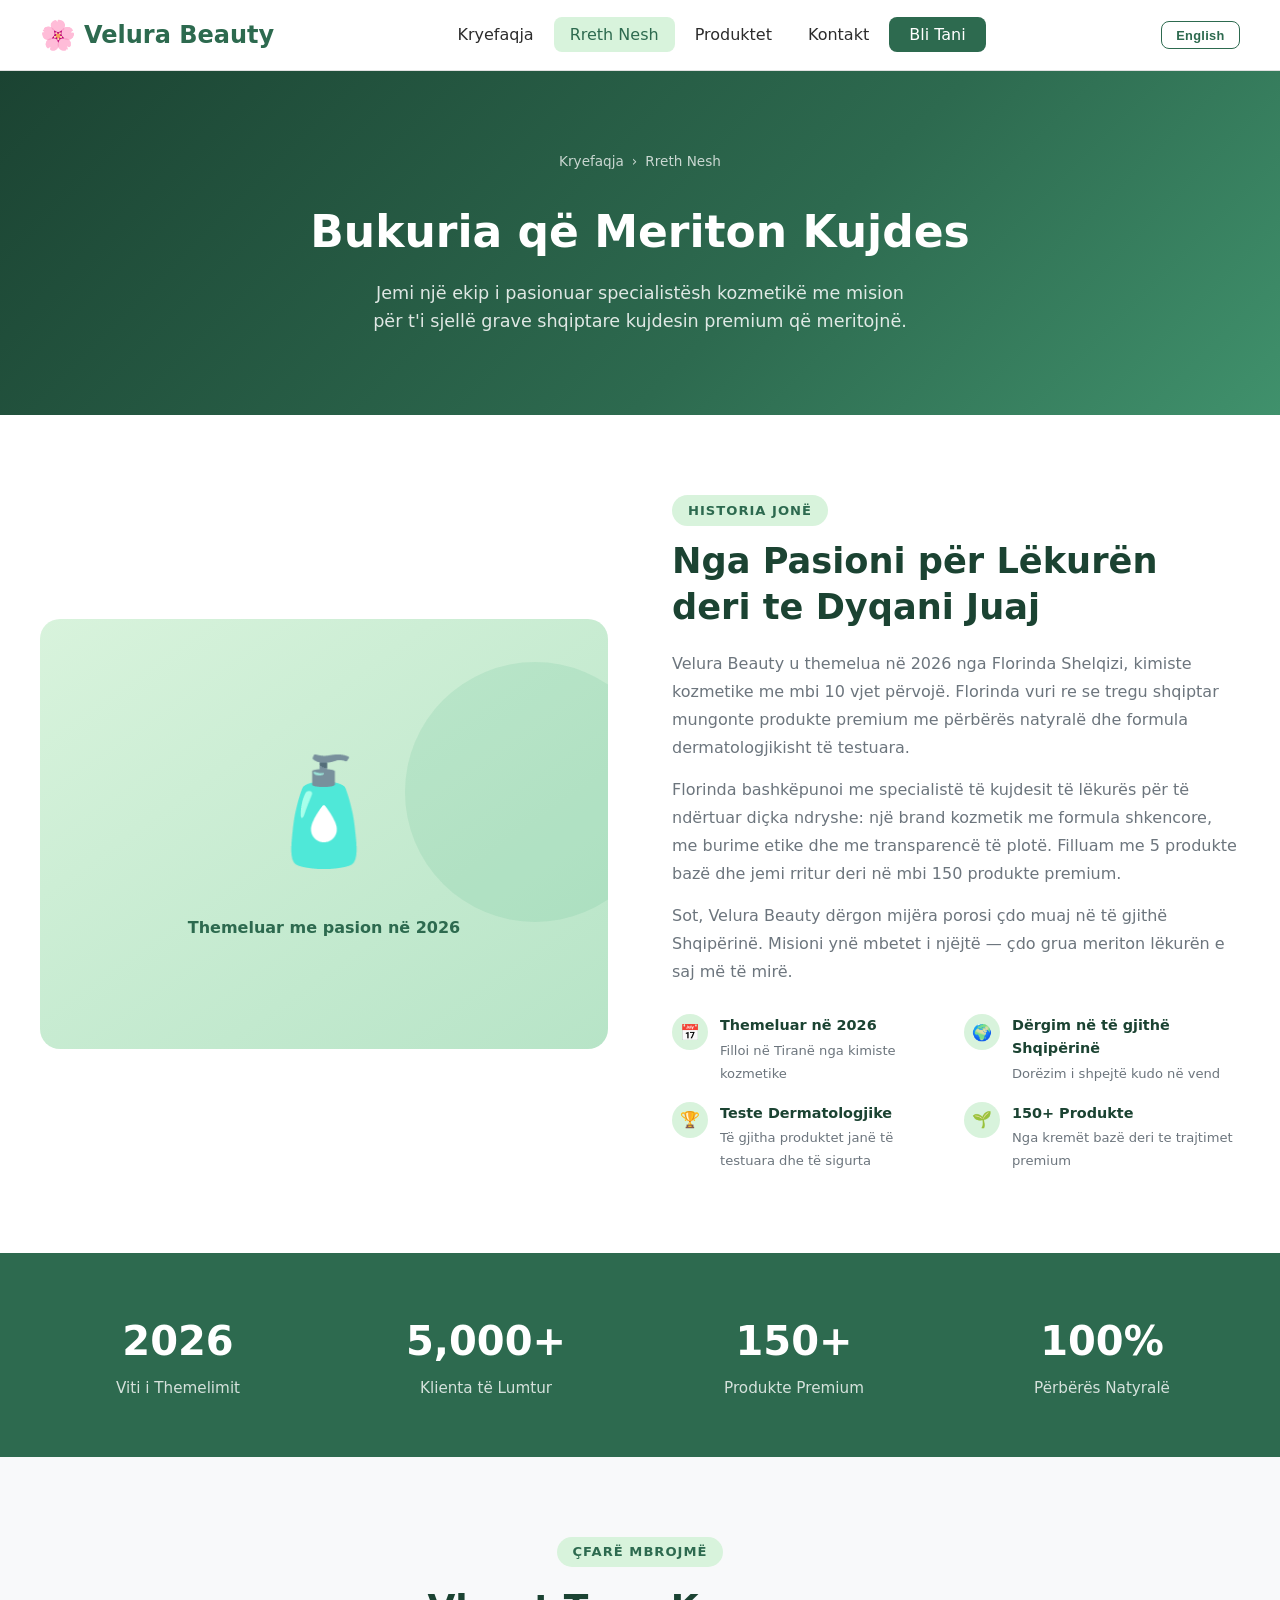
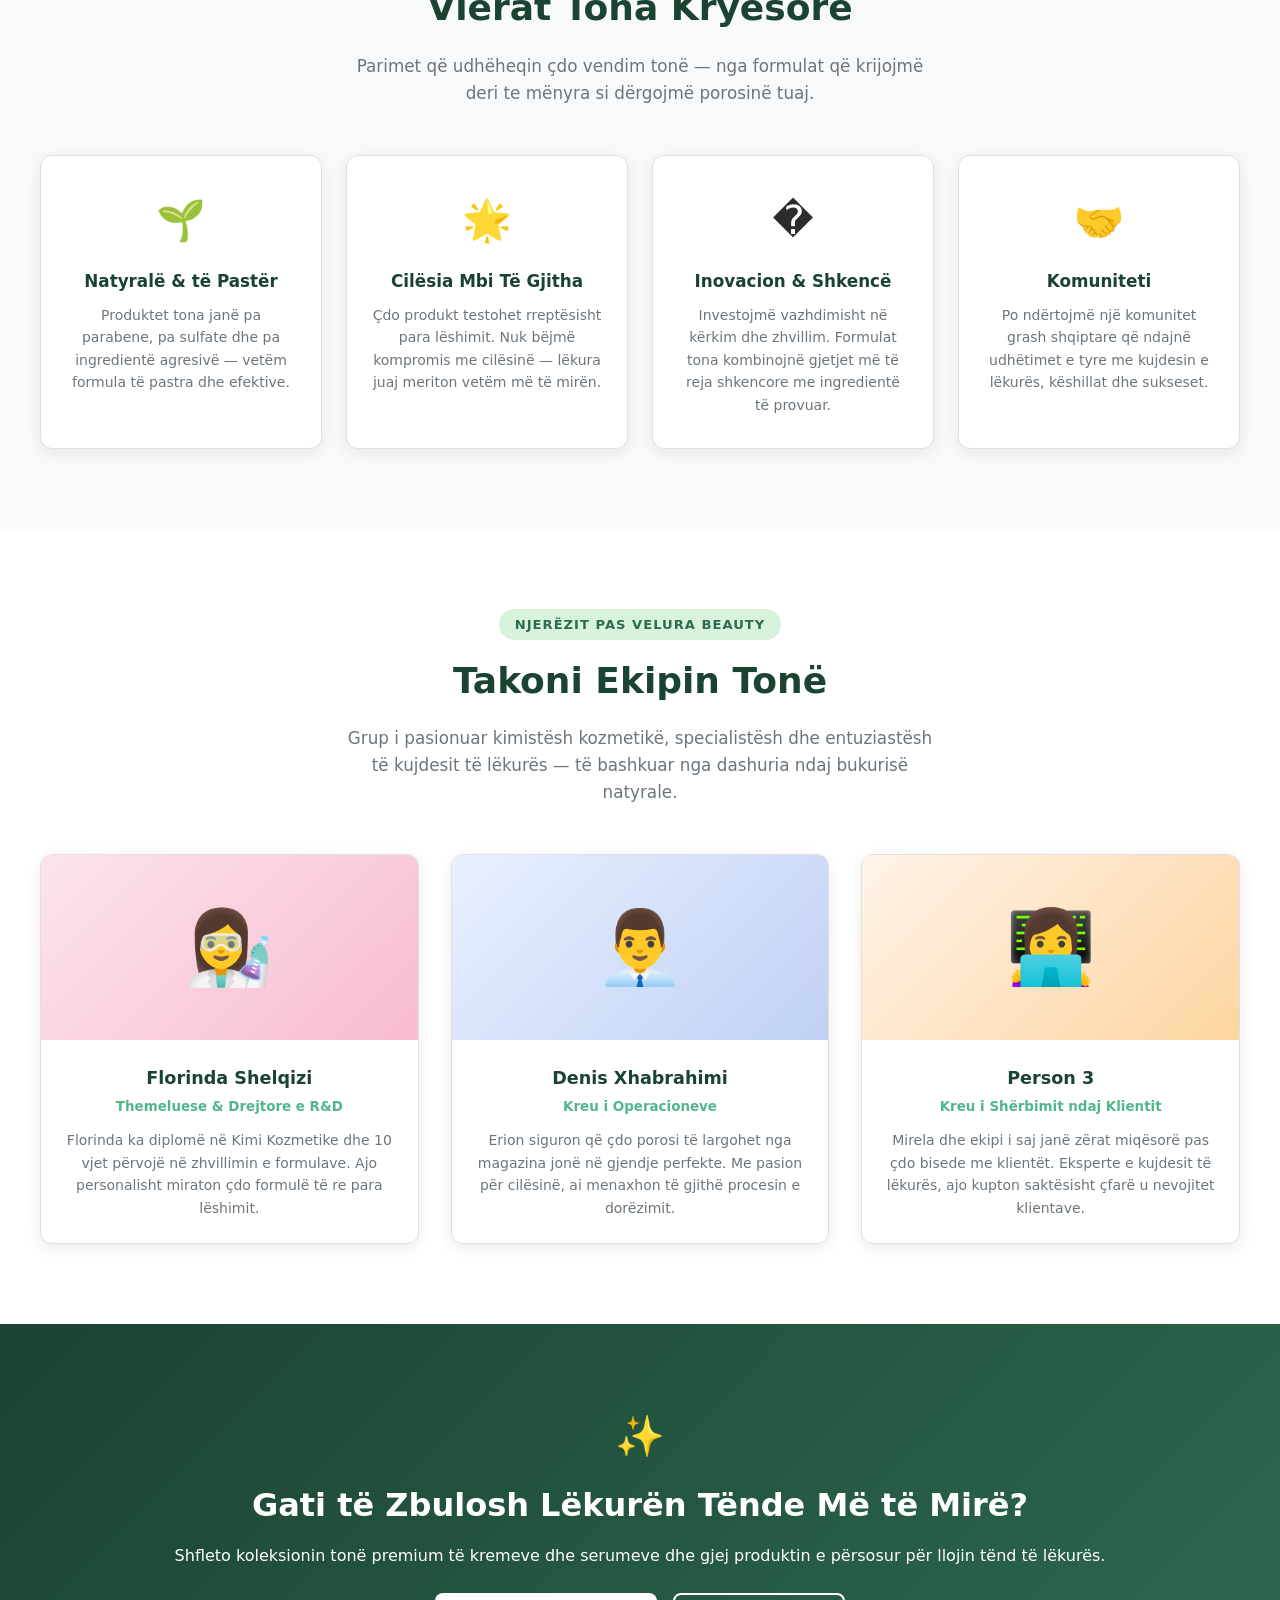
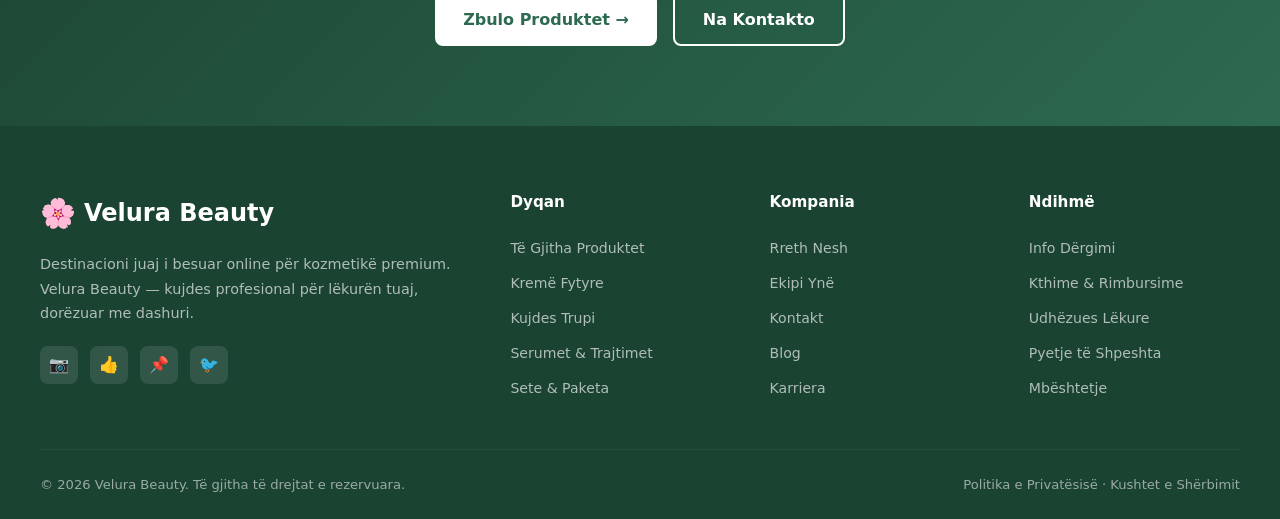
==== about.html @ 81c62d79 "Initial commit - Velura Beauty website" ====
﻿<!DOCTYPE html>
<html lang="sq">
<head>
  <meta charset="UTF-8" />
  <meta name="viewport" content="width=device-width, initial-scale=1.0" />
  <meta name="description" content="Rreth Velura Beauty – historia jonë, misioni ynë dhe ekipi i pasionuar i specialistëve kozmetikë." />
  <title>Rreth Nesh – Velura Beauty</title>
  <link rel="stylesheet" href="style.css" />
</head>
<body>

  <!-- ===================== NAVBAR ===================== -->
  <nav class="navbar">
    <div class="navbar-inner">
      <a href="index.html" class="logo">
        <span class="logo-icon">&#x1F338;</span> Velura Beauty
      </a>
      <ul class="nav-links" id="navLinks">
        <li><a href="index.html" data-i18n="nav.home">Home</a></li>
        <li><a href="about.html" class="active" data-i18n="nav.about">About</a></li>
        <li><a href="products.html" data-i18n="nav.products">Products</a></li>
        <li><a href="contact.html" data-i18n="nav.contact">Contact</a></li>
        <li><a href="products.html" class="nav-cta" data-i18n="nav.shop">Shop Now</a></li>
      </ul>
      <button id="langToggle" class="lang-toggle" onclick="toggleLanguage()">English</button>
      <div class="hamburger" id="hamburger" onclick="toggleNav()">
        <span></span><span></span><span></span>
      </div>
    </div>
  </nav>

  <!-- ===================== PAGE HERO ===================== -->
  <section class="page-hero">
    <div class="breadcrumb">
      <a href="index.html" data-i18n="breadcrumb.home">Home</a> <span>›</span> <span data-i18n="about.hero.bc">About Us</span>
    </div>
    <h1 data-i18n="about.hero.title">Bukuria e Thjeshteesuar</h1>
    <p data-i18n="about.hero.desc">Jemi nje ekip ekspertesh kozmetike me mision te sjellim kujdesin e merem per lekuren tuaj.</p>
  </section>

  <!-- ===================== OUR STORY ===================== -->
  <section class="section">
    <div class="container">
      <div class="about-story">
        <div class="about-visual">
          <div class="about-visual-emoji">🧴</div>
          <p data-i18n="about.visual.cap">Themeluar me pasion në 2026</p>
        </div>
        <div class="about-content">
          <div class="section-label" data-i18n="about.story.label">Our Story</div>
          <h2 data-i18n="about.story.title">Nga Pasioni per Bukuri</h2>
          <p data-i18n="about.story.p1">Velura Beauty u nis në 2026 kur themeluesja jonë, Florinda Shelqizi, vuri se sa e veshtirë ishte të gjeje produkte kozmetike cilësore online. Shumica e kremeve perbmbajne perberes të dyshimte me udhzime të paqarta. </p>
          <p data-i18n="about.story.p2">Florinda bashkoi mendjet me nje grup kimistesh kozmetike; dhe ekspertesh te; le;kures per te ndertuar dik&#231;ka me te mire: nje marke qe trajton &#231;do klient me kujdesin qe meriton. Nisme me 20 formula dhe jemi rritur ne me shume se 150 produkte premium.</p>
          <p data-i18n="about.story.p3">Sot, Velura Beauty dërgon mijera produkte çdo muaj në tërë Shqipërinë. Fokusi ynë ka mbetur i njejtit — duam që çdo klientë të ndëjhet e bukur dhe e sigurt në lekurën e vet.</p>
          <div class="about-highlights">
            <div class="highlight-item">
              <div class="highlight-icon">📅</div>
              <div>
                <h4 data-i18n="about.h1.title">Themeluar ne 2026</h4>
                <p data-i18n="about.h1.desc">Nisur nga Tirane, Shqiperi</p>
              </div>
            </div>
            <div class="highlight-item">
              <div class="highlight-icon">🌍</div>
              <div>
                <h4 data-i18n="about.h2.title">Transport ne Shqiperi</h4>
                <p data-i18n="about.h2.desc">Dergime te shpejta dhe te sigurta</p>
              </div>
            </div>
            <div class="highlight-item">
              <div class="highlight-icon">🏆</div>
              <div>
                <h4 data-i18n="about.h3.title">Award-Winning</h4>
                <p data-i18n="about.h3.desc">Marke Kozmetike e Vitit 2026</p>
              </div>
            </div>
            <div class="highlight-item">
              <div class="highlight-icon">🌱</div>
              <div>
                <h4 data-i18n="about.h4.title">150+ Produkte</h4>
                <p data-i18n="about.h4.desc">Nga krem fytyre deri tek setet e plote</p>
              </div>
            </div>
          </div>
        </div>
      </div>
    </div>
  </section>

  <!-- ===================== STATS ===================== -->
  <div class="stats-bar">
    <div class="stats-inner">
      <div class="stat-item">
        <span>2026</span>
        <p data-i18n="about.stats.p1">Viti i Themelimit</p>
      </div>
      <div class="stat-item">
        <span>5,000+</span>
        <p data-i18n="about.stats.p2">Klienta të Lumtur</p>
      </div>
      <div class="stat-item">
        <span>150+</span>
        <p data-i18n="about.stats.p3">Produkte Premium</p>
      </div>
      <div class="stat-item">
        <span>100%</span>
        <p data-i18n="about.stats.p4">Përbërës Natyralë</p>
      </div>
    </div>
  </div>

  <!-- ===================== VALUES ===================== -->
  <section class="section section-light">
    <div class="container">
      <div class="section-header">
        <div class="section-label" data-i18n="about.values.label">What We Stand For</div>
        <h2 data-i18n="about.values.title">Our Core Values</h2>
        <p data-i18n="about.values.desc">Parimet qe udhhezojne &#231;do vendim qe marrim — nga perberjat qe zgjedhim deri tek menyra si pakojme porosine tuaj.</p>
      </div>
      <div class="values-grid">
        <div class="value-card">
          <div class="value-icon">🌱</div>
          <h3 data-i18n="about.v1.title">Natyralë &amp; të Pastër</h3>
          <p data-i18n="about.v1.desc">Minimizojme ndikimin tone ne mjedis permes ambalazhit eko-miqesor dhe burimeve te pergjegeshme.</p>
        </div>
        <div class="value-card">
          <div class="value-icon">🌟</div>
          <h3 data-i18n="about.v2.title">Cilesi si Prioritet</h3>
          <p data-i18n="about.v2.desc">&#199;do produkt testohet dermatologjikisht para leshimit. Dergojme vetem produkte qe do tei perdorim vete.</p>
        </div>
        <div class="value-card">
          <div class="value-icon">�</div>
          <h3 data-i18n="about.v3.title">Inovacion &amp; Shkencë</h3>
          <p data-i18n="about.v3.desc">Besojme se klientet e informuar jane klientet me te kenaqur. Prandaj &#231;do blerje vjen me udhzuesin e kujdesit te lekures.</p>
        </div>
        <div class="value-card">
          <div class="value-icon">🤝</div>
          <h3 data-i18n="about.v4.title">Community</h3>
          <p data-i18n="about.v4.desc">Ndertojme nje komunitet grash qe ndajne rutinat e tyre te kujdesit, keshilla dhe gazerime me njera-tjetren.</p>
        </div>
      </div>
    </div>
  </section>

  <!-- ===================== TEAM ===================== -->
  <section class="section">
    <div class="container">
      <div class="section-header">
        <div class="section-label" data-i18n="about.team.label">Njërzit Pas Velura Beauty</div>
        <h2 data-i18n="about.team.title">Meet Our Team</h2>
        <p data-i18n="about.team.desc">Nje grup i pasionuar i kimisteve kozmetike, dizajnereve dhe eksperteve te lekures — te bashkuar nga dashuria per bukurine.</p>
      </div>
      <div class="team-grid">

        <div class="team-card">
          <div class="team-photo" style="background: linear-gradient(135deg, #fce4ec, #f8bbd0);">
            👩‍🔬
          </div>
          <div class="team-info">
            <h3>Florinda Shelqizi</h3>
            <div class="team-role" data-i18n="about.m1.role">Themeluese &amp; Drejtore e R&amp;D</div>
            <p data-i18n="about.m1.desc">Florinda ka nje diplome ne Kimi Kozmetike nga Universiteti i Tiranes dhe 8 vjet eksperience ne zhvillimin e formulave aktive. Ajo miraton personalisht &#231;do produkt te ri ne katalog.</p>
          </div>
        </div>

        <div class="team-card">
          <div class="team-photo" style="background: linear-gradient(135deg, #e9f0ff, #c0d1f5);">
            👨‍💼
          </div>
          <div class="team-info">
            <h3>Denis Xhabrahimi</h3>
            <div class="team-role" data-i18n="about.m2.role">Kreu i Operacioneve</div>
            <p data-i18n="about.m2.desc">Erion siguron qe &#231;do porosi leshon depene tone ne gjendje perfekte. Me sfondin ne logjistike, ai dizenjoi sistemin tone te ambalazhit te qarkelluesem.</p>
          </div>
        </div>

        <div class="team-card">
          <div class="team-photo" style="background: linear-gradient(135deg, #fff3e8, #fdd5a0);">
            👩‍💻
          </div>
          <div class="team-info">
            <h3>Person 3</h3>
            <div class="team-role" data-i18n="about.m3.role">Kreu i Shërbimit ndaj Klientit</div>
            <p data-i18n="about.m3.desc">Mirela dhe ekipi i saj jane zerat e miesishme pas &#231;do ndaerveprimi me klientet. Ajo eshte vete nje entuziaste e kozmetikes dhe kupton saktesisht &#231;fare kerkojne klientet.</p>
          </div>
        </div>

      </div>
    </div>
  </section>

  <!-- ===================== CTA ===================== -->
  <section class="newsletter">
    <div class="container">
      <div style="font-size: 2.5rem; margin-bottom: 0.75rem;">✨</div>
      <h2 data-i18n="about.cta.title">Gati te Filloni Rutinen Tuaj te Beauty?</h2>
      <p data-i18n="about.cta.desc">Shfletoni koleksionin tone me me shume se 150 produkte premium skincare dhe gjeni &#231;fare i pershtatet lekures suaj.</p>
      <div style="display: flex; gap: 1rem; justify-content: center; flex-wrap: wrap; margin-top: 1.5rem;">
        <a href="products.html" class="btn btn-white" data-i18n="about.cta.btn_browse">Shiko Produktet →</a>
        <a href="contact.html" class="btn btn-secondary" data-i18n="about.cta.btn_contact">Na Kontaktoni</a>
      </div>
    </div>
  </section>

  <!-- ===================== FOOTER ===================== -->
  <footer class="footer">
    <div class="footer-grid">
      <div class="footer-brand">
        <a href="index.html" class="logo" style="margin-bottom: 1rem; display: inline-flex;">
          <span class="logo-icon">&#x1F338;</span> Velura Beauty
        </a>
        <p data-i18n="footer.desc">Destinacioni juaj i preferuar per kozmetike premium. Me Velura Beauty, kujdesi per lekuren tuaj — behet i thjeshte dhe i kendshem.</p>
        <div class="social-links">
          <a href="#" class="social-link" aria-label="Instagram">📷</a>
          <a href="#" class="social-link" aria-label="Facebook">👍</a>
          <a href="#" class="social-link" aria-label="Pinterest">📌</a>
          <a href="#" class="social-link" aria-label="Twitter">🐦</a>
        </div>
      </div>
      <div class="footer-col">
        <h4 data-i18n="footer.shop">Shop</h4>
        <ul>
          <li><a href="products.html" data-i18n="footer.all_plants">All Products</a></li>
          <li><a href="products.html" data-i18n="footer.indoor">Face Creams</a></li>
          <li><a href="products.html" data-i18n="footer.succulents">Body Care</a></li>
          <li><a href="products.html" data-i18n="footer.flowering">Serums &amp; Treatments</a></li>
          <li><a href="products.html" data-i18n="footer.accessories">Sets &amp; Kits</a></li>
        </ul>
      </div>
      <div class="footer-col">
        <h4 data-i18n="footer.company">Company</h4>
        <ul>
          <li><a href="about.html" data-i18n="footer.about">About Us</a></li>
          <li><a href="about.html" data-i18n="footer.team">Our Team</a></li>
          <li><a href="contact.html" data-i18n="footer.contact">Contact</a></li>
          <li><a href="#" data-i18n="footer.blog">Blog</a></li>
          <li><a href="#" data-i18n="footer.careers">Careers</a></li>
        </ul>
      </div>
      <div class="footer-col">
        <h4 data-i18n="footer.help">Help</h4>
        <ul>
          <li><a href="#" data-i18n="footer.shipping">Shipping Info</a></li>
          <li><a href="#" data-i18n="footer.returns">Returns &amp; Refunds</a></li>
          <li><a href="#" data-i18n="footer.care_guide">Plant Care Guide</a></li>
          <li><a href="#" data-i18n="footer.faq">FAQ</a></li>
          <li><a href="contact.html" data-i18n="footer.support">Support</a></li>
        </ul>
      </div>
    </div>
    <div class="footer-bottom">
      <p data-i18n="footer.copy">© 2026 Velura Beauty. Të gjitha të drejtat e rezervuara.</p>
      <p data-i18n="footer.legal">Privacy Policy · Terms of Service</p>
    </div>
  </footer>

  <script src="lang.js"></script>
  <script>
    function toggleNav() {
      document.getElementById('navLinks').classList.toggle('open');
    }
  </script>

</body>
</html>
---- style.css ----
/* ============================================================
   Velura Beauty — Main Stylesheet
   ============================================================ */

/* === RESET & BASE === */
*,
*::before,
*::after {
  box-sizing: border-box;
  margin: 0;
  padding: 0;
}

:root {
  --primary: #2d6a4f;
  --secondary: #52b788;
  --light-green: #d8f3dc;
  --accent: #f4a261;
  --dark: #1b4332;
  --white: #ffffff;
  --gray: #6c757d;
  --light-gray: #f8f9fa;
  --text: #2c2c2c;
  --border: #e0e0e0;
  --shadow: 0 4px 15px rgba(0, 0, 0, 0.08);
  --shadow-hover: 0 8px 30px rgba(0, 0, 0, 0.15);
  --radius: 12px;
  --transition: all 0.3s ease;
}

html {
  scroll-behavior: smooth;
}

body {
  font-family:
    "Segoe UI",
    system-ui,
    -apple-system,
    sans-serif;
  color: var(--text);
  background: var(--white);
  line-height: 1.6;
}

a {
  text-decoration: none;
  color: inherit;
}
img {
  max-width: 100%;
  display: block;
}
ul {
  list-style: none;
}

/* ============================================================
   NAVIGATION
   ============================================================ */
.navbar {
  position: sticky;
  top: 0;
  z-index: 1000;
  background: rgba(255, 255, 255, 0.96);
  backdrop-filter: blur(10px);
  border-bottom: 1px solid var(--border);
  padding: 0 2rem;
}

.navbar-inner {
  max-width: 1200px;
  margin: 0 auto;
  display: flex;
  align-items: center;
  justify-content: space-between;
  height: 70px;
}

.logo {
  display: flex;
  align-items: center;
  gap: 0.5rem;
  font-size: 1.5rem;
  font-weight: 700;
  color: var(--primary);
}

.logo-icon {
  font-size: 1.8rem;
}

.nav-links {
  display: flex;
  gap: 0.25rem;
  align-items: center;
}

.nav-links a {
  padding: 0.5rem 1rem;
  border-radius: 8px;
  font-weight: 500;
  color: var(--text);
  transition: var(--transition);
}

.nav-links a:hover,
.nav-links a.active {
  background: var(--light-green);
  color: var(--primary);
}

.nav-cta {
  background: var(--primary) !important;
  color: var(--white) !important;
  padding: 0.5rem 1.25rem !important;
  border-radius: 8px !important;
}

.nav-cta:hover {
  background: var(--dark) !important;
}

.hamburger {
  display: none;
  flex-direction: column;
  gap: 5px;
  cursor: pointer;
  padding: 5px;
}

.hamburger span {
  display: block;
  width: 25px;
  height: 2px;
  background: var(--text);
  border-radius: 2px;
  transition: var(--transition);
}

/* Language Toggle Button */
.lang-toggle {
  padding: 0.35rem 0.9rem;
  border-radius: 8px;
  border: 1.5px solid var(--primary);
  background: transparent;
  color: var(--primary);
  font-size: 0.8rem;
  font-weight: 700;
  cursor: pointer;
  transition: var(--transition);
  letter-spacing: 0.3px;
  margin-left: 0.5rem;
  white-space: nowrap;
}

.lang-toggle:hover {
  background: var(--primary);
  color: white;
}

/* ============================================================
   BUTTONS
   ============================================================ */
.btn {
  display: inline-flex;
  align-items: center;
  gap: 0.5rem;
  padding: 0.75rem 1.75rem;
  border-radius: 8px;
  font-size: 1rem;
  font-weight: 600;
  cursor: pointer;
  border: none;
  transition: var(--transition);
  text-decoration: none;
}

.btn-primary {
  background: var(--primary);
  color: var(--white);
}
.btn-primary:hover {
  background: var(--dark);
  transform: translateY(-2px);
  box-shadow: 0 6px 20px rgba(45, 106, 79, 0.4);
}

.btn-secondary {
  background: transparent;
  color: var(--white);
  border: 2px solid var(--white);
}
.btn-secondary:hover {
  background: var(--white);
  color: var(--primary);
  transform: translateY(-2px);
}

.btn-accent {
  background: var(--accent);
  color: var(--white);
}
.btn-accent:hover {
  background: #e08840;
  transform: translateY(-2px);
}

.btn-outline {
  background: transparent;
  color: var(--primary);
  border: 2px solid var(--primary);
}
.btn-outline:hover {
  background: var(--primary);
  color: var(--white);
  transform: translateY(-2px);
}

.btn-white {
  background: var(--white);
  color: var(--primary);
}
.btn-white:hover {
  background: var(--light-green);
  transform: translateY(-2px);
}

/* ============================================================
   LAYOUT HELPERS
   ============================================================ */
.section {
  padding: 5rem 2rem;
}
.section-light {
  background: var(--light-gray);
}
.section-green {
  background: var(--light-green);
}

.container {
  max-width: 1200px;
  margin: 0 auto;
}

.section-header {
  text-align: center;
  margin-bottom: 3rem;
}

.section-label {
  display: inline-block;
  background: var(--light-green);
  color: var(--primary);
  padding: 0.3rem 1rem;
  border-radius: 50px;
  font-size: 0.82rem;
  font-weight: 700;
  letter-spacing: 1px;
  text-transform: uppercase;
  margin-bottom: 0.75rem;
}

.section-header h2 {
  font-size: 2.25rem;
  font-weight: 700;
  color: var(--dark);
  margin-bottom: 1rem;
}

.section-header p {
  color: var(--gray);
  font-size: 1.05rem;
  max-width: 600px;
  margin: 0 auto;
}

/* ============================================================
   HERO — HOMEPAGE
   ============================================================ */
.hero {
  min-height: 88vh;
  display: flex;
  align-items: center;
  padding: 4rem 2rem;
  position: relative;
  overflow: hidden;
}

.hero-home {
  background: linear-gradient(135deg, #1b4332 0%, #2d6a4f 55%, #40916c 100%);
}

.hero-inner {
  display: grid;
  grid-template-columns: 1fr 1fr;
  gap: 3rem;
  align-items: center;
  max-width: 1200px;
  margin: 0 auto;
  width: 100%;
}

.hero-content {
  color: white;
}

.hero-badge {
  display: inline-block;
  background: rgba(255, 255, 255, 0.15);
  backdrop-filter: blur(10px);
  border: 1px solid rgba(255, 255, 255, 0.25);
  color: white;
  padding: 0.4rem 1rem;
  border-radius: 50px;
  font-size: 0.85rem;
  font-weight: 500;
  margin-bottom: 1.5rem;
}

.hero-content h1 {
  font-size: 3.5rem;
  font-weight: 800;
  line-height: 1.15;
  margin-bottom: 1.5rem;
}

.hero-content h1 span {
  color: #95d5b2;
}

.hero-content > p {
  font-size: 1.1rem;
  opacity: 0.85;
  margin-bottom: 2rem;
  line-height: 1.75;
  max-width: 480px;
}

.hero-actions {
  display: flex;
  gap: 1rem;
  flex-wrap: wrap;
}

.hero-visual {
  display: flex;
  justify-content: center;
  align-items: center;
}

.hero-plant-display {
  width: 360px;
  height: 360px;
  background: rgba(255, 255, 255, 0.1);
  border-radius: 50%;
  display: flex;
  flex-direction: column;
  align-items: center;
  justify-content: center;
  gap: 0.75rem;
  backdrop-filter: blur(5px);
  border: 2px solid rgba(255, 255, 255, 0.15);
}

.hero-plant-emoji {
  font-size: 8rem;
  animation: float 3s ease-in-out infinite;
  line-height: 1;
}

@keyframes float {
  0%,
  100% {
    transform: translateY(0);
  }
  50% {
    transform: translateY(-14px);
  }
}

.hero-plant-display p {
  color: rgba(255, 255, 255, 0.75);
  font-size: 0.9rem;
}

.hero-stats {
  display: flex;
  gap: 2.5rem;
  margin-top: 2.5rem;
}

.hero-stat span {
  display: block;
  font-size: 1.75rem;
  font-weight: 700;
}
.hero-stat small {
  font-size: 0.82rem;
  opacity: 0.75;
}

/* ============================================================
   PAGE HERO (sub-pages)
   ============================================================ */
.page-hero {
  background: linear-gradient(135deg, #1b4332, #2d6a4f 60%, #40916c);
  padding: 5rem 2rem;
  text-align: center;
  color: white;
}

.page-hero h1 {
  font-size: 2.75rem;
  font-weight: 800;
  margin-bottom: 0.75rem;
}

.page-hero p {
  font-size: 1.1rem;
  opacity: 0.85;
  max-width: 560px;
  margin: 0 auto;
}

.breadcrumb {
  display: flex;
  align-items: center;
  justify-content: center;
  gap: 0.5rem;
  margin-bottom: 1.5rem;
  font-size: 0.85rem;
  opacity: 0.75;
}

.breadcrumb a:hover {
  text-decoration: underline;
}

/* ============================================================
   FEATURES GRID
   ============================================================ */
.features-grid {
  display: grid;
  grid-template-columns: repeat(3, 1fr);
  gap: 1.5rem;
}

.feature-card {
  background: white;
  border-radius: var(--radius);
  padding: 2rem;
  box-shadow: var(--shadow);
  text-align: center;
  transition: var(--transition);
  border: 1px solid var(--border);
}

.feature-card:hover {
  transform: translateY(-5px);
  box-shadow: var(--shadow-hover);
}

.feature-icon {
  width: 70px;
  height: 70px;
  background: var(--light-green);
  border-radius: 50%;
  display: flex;
  align-items: center;
  justify-content: center;
  font-size: 2rem;
  margin: 0 auto 1.25rem;
}

.feature-card h3 {
  font-size: 1.1rem;
  font-weight: 700;
  color: var(--dark);
  margin-bottom: 0.6rem;
}
.feature-card p {
  color: var(--gray);
  font-size: 0.9rem;
  line-height: 1.6;
}

/* ============================================================
   PRODUCT CARDS
   ============================================================ */
.products-grid {
  display: grid;
  grid-template-columns: repeat(4, 1fr);
  gap: 1.5rem;
}

.product-card {
  background: white;
  border-radius: var(--radius);
  overflow: hidden;
  box-shadow: var(--shadow);
  border: 1px solid var(--border);
  transition: var(--transition);
  display: flex;
  flex-direction: column;
}

.product-card:hover {
  transform: translateY(-5px);
  box-shadow: var(--shadow-hover);
}

.product-image {
  height: 190px;
  display: flex;
  align-items: center;
  justify-content: center;
  font-size: 4.5rem;
  position: relative;
  flex-shrink: 0;
}

.product-badge {
  position: absolute;
  top: 12px;
  left: 12px;
  background: var(--accent);
  color: white;
  padding: 0.2rem 0.7rem;
  border-radius: 50px;
  font-size: 0.72rem;
  font-weight: 700;
  letter-spacing: 0.3px;
  text-transform: uppercase;
}

.product-badge.new {
  background: var(--secondary);
}
.product-badge.sale {
  background: #e63946;
}

.product-info {
  padding: 1.25rem;
  display: flex;
  flex-direction: column;
  flex: 1;
}

.product-category {
  font-size: 0.75rem;
  color: var(--secondary);
  font-weight: 700;
  text-transform: uppercase;
  letter-spacing: 0.5px;
  margin-bottom: 0.35rem;
}

.product-info h3 {
  font-size: 0.98rem;
  font-weight: 700;
  color: var(--dark);
  margin-bottom: 0.35rem;
}
.product-info p {
  font-size: 0.85rem;
  color: var(--gray);
  margin-bottom: 1rem;
  flex: 1;
}

.product-footer {
  display: flex;
  align-items: center;
  justify-content: space-between;
}

.product-price {
  font-size: 1.2rem;
  font-weight: 700;
  color: var(--primary);
}

.add-to-cart {
  background: var(--primary);
  color: white;
  border: none;
  padding: 0.45rem 1rem;
  border-radius: 8px;
  font-size: 0.82rem;
  font-weight: 600;
  cursor: pointer;
  transition: var(--transition);
}

.add-to-cart:hover {
  background: var(--dark);
}

/* ============================================================
   FILTER TABS
   ============================================================ */
.filter-tabs {
  display: flex;
  gap: 0.5rem;
  justify-content: center;
  flex-wrap: wrap;
  margin-bottom: 2.5rem;
}

.filter-tab {
  padding: 0.5rem 1.25rem;
  border-radius: 50px;
  border: 1.5px solid var(--border);
  background: white;
  font-size: 0.9rem;
  font-weight: 500;
  cursor: pointer;
  transition: var(--transition);
  color: var(--gray);
}

.filter-tab:hover,
.filter-tab.active {
  background: var(--primary);
  color: white;
  border-color: var(--primary);
}

/* ============================================================
   STATS BAR
   ============================================================ */
.stats-bar {
  background: var(--primary);
  color: white;
  padding: 3.5rem 2rem;
}

.stats-inner {
  max-width: 1200px;
  margin: 0 auto;
  display: grid;
  grid-template-columns: repeat(4, 1fr);
  text-align: center;
  gap: 2rem;
}

.stat-item span {
  display: block;
  font-size: 2.5rem;
  font-weight: 800;
  margin-bottom: 0.2rem;
}
.stat-item p {
  opacity: 0.8;
  font-size: 0.95rem;
}

/* ============================================================
   TESTIMONIALS
   ============================================================ */
.testimonials-grid {
  display: grid;
  grid-template-columns: repeat(3, 1fr);
  gap: 1.5rem;
}

.testimonial-card {
  background: white;
  border-radius: var(--radius);
  padding: 2rem;
  box-shadow: var(--shadow);
  border: 1px solid var(--border);
  position: relative;
}

.testimonial-card::before {
  content: '"';
  position: absolute;
  top: 0.75rem;
  right: 1.5rem;
  font-size: 4.5rem;
  color: var(--light-green);
  font-family: Georgia, serif;
  line-height: 1;
}

.stars {
  color: #f9b70a;
  margin-bottom: 0.9rem;
  font-size: 1rem;
  letter-spacing: 1px;
}

.testimonial-card p {
  color: var(--gray);
  font-style: italic;
  margin-bottom: 1.5rem;
  line-height: 1.7;
  font-size: 0.95rem;
}

.testimonial-author {
  display: flex;
  align-items: center;
  gap: 0.75rem;
}

.author-avatar {
  width: 44px;
  height: 44px;
  border-radius: 50%;
  display: flex;
  align-items: center;
  justify-content: center;
  font-size: 1.1rem;
  font-weight: 700;
  color: white;
  flex-shrink: 0;
}

.author-info span {
  display: block;
  font-weight: 600;
  font-size: 0.92rem;
  color: var(--dark);
}
.author-info small {
  color: var(--gray);
  font-size: 0.78rem;
}

/* ============================================================
   NEWSLETTER
   ============================================================ */
.newsletter {
  background: linear-gradient(135deg, #1b4332, #2d6a4f);
  color: white;
  text-align: center;
  padding: 5rem 2rem;
}

.newsletter h2 {
  font-size: 2rem;
  margin-bottom: 0.75rem;
}
.newsletter > p {
  opacity: 0.85;
  margin-bottom: 2rem;
  font-size: 1.05rem;
}

.newsletter-form {
  display: flex;
  gap: 0.75rem;
  max-width: 500px;
  margin: 0 auto;
}

.newsletter-form input {
  flex: 1;
  padding: 0.8rem 1.25rem;
  border-radius: 8px;
  border: none;
  font-size: 1rem;
  outline: none;
  color: var(--text);
}

/* ============================================================
   PROMO BANNER
   ============================================================ */
.promo-banner {
  background: linear-gradient(135deg, var(--accent), #e76f51);
  color: white;
  border-radius: var(--radius);
  padding: 2.5rem 3rem;
  display: flex;
  align-items: center;
  justify-content: space-between;
  gap: 2rem;
  margin-top: 3rem;
}

.promo-banner h3 {
  font-size: 1.6rem;
  font-weight: 700;
  margin-bottom: 0.4rem;
}
.promo-banner p {
  opacity: 0.9;
  font-size: 0.95rem;
}

/* ============================================================
   ABOUT PAGE
   ============================================================ */
.about-story {
  display: grid;
  grid-template-columns: 1fr 1fr;
  gap: 4rem;
  align-items: center;
}

.about-visual {
  background: linear-gradient(145deg, #d8f3dc, #b7e4c7);
  border-radius: 20px;
  height: 430px;
  display: flex;
  flex-direction: column;
  align-items: center;
  justify-content: center;
  gap: 1.25rem;
  position: relative;
  overflow: hidden;
}

.about-visual::before {
  content: "";
  position: absolute;
  width: 260px;
  height: 260px;
  background: rgba(82, 183, 136, 0.15);
  border-radius: 50%;
  top: 10%;
  right: -10%;
}

.about-visual-emoji {
  font-size: 6.5rem;
  position: relative;
  z-index: 1;
}
.about-visual p {
  font-size: 1rem;
  font-weight: 600;
  color: var(--primary);
  position: relative;
  z-index: 1;
}

.about-content .section-label {
  margin-bottom: 0.75rem;
}

.about-content h2 {
  font-size: 2.2rem;
  font-weight: 700;
  color: var(--dark);
  margin-bottom: 1.25rem;
  line-height: 1.3;
}

.about-content p {
  color: var(--gray);
  margin-bottom: 0.9rem;
  line-height: 1.75;
}

.about-highlights {
  display: grid;
  grid-template-columns: 1fr 1fr;
  gap: 1rem;
  margin-top: 1.75rem;
}

.highlight-item {
  display: flex;
  align-items: flex-start;
  gap: 0.75rem;
}

.highlight-icon {
  width: 36px;
  height: 36px;
  background: var(--light-green);
  border-radius: 50%;
  display: flex;
  align-items: center;
  justify-content: center;
  font-size: 1rem;
  flex-shrink: 0;
}

.highlight-item h4 {
  font-size: 0.9rem;
  font-weight: 700;
  color: var(--dark);
  margin-bottom: 0.15rem;
}
.highlight-item p {
  font-size: 0.82rem;
  color: var(--gray);
  margin: 0;
}

/* === VALUES === */
.values-grid {
  display: grid;
  grid-template-columns: repeat(4, 1fr);
  gap: 1.5rem;
}

.value-card {
  text-align: center;
  padding: 2rem 1.5rem;
  background: white;
  border-radius: var(--radius);
  box-shadow: var(--shadow);
  border: 1px solid var(--border);
  transition: var(--transition);
}

.value-card:hover {
  transform: translateY(-4px);
  box-shadow: var(--shadow-hover);
  border-color: var(--secondary);
}

.value-icon {
  font-size: 2.5rem;
  margin-bottom: 1rem;
}
.value-card h3 {
  font-size: 1.05rem;
  font-weight: 700;
  color: var(--dark);
  margin-bottom: 0.6rem;
}
.value-card p {
  color: var(--gray);
  font-size: 0.875rem;
  line-height: 1.6;
}

/* === TEAM === */
.team-grid {
  display: grid;
  grid-template-columns: repeat(3, 1fr);
  gap: 2rem;
}

.team-card {
  background: white;
  border-radius: var(--radius);
  overflow: hidden;
  box-shadow: var(--shadow);
  border: 1px solid var(--border);
  text-align: center;
  transition: var(--transition);
}

.team-card:hover {
  transform: translateY(-5px);
  box-shadow: var(--shadow-hover);
}

.team-photo {
  height: 185px;
  display: flex;
  align-items: center;
  justify-content: center;
  font-size: 4.5rem;
}

.team-info {
  padding: 1.5rem;
}
.team-info h3 {
  font-size: 1.1rem;
  font-weight: 700;
  color: var(--dark);
  margin-bottom: 0.25rem;
}
.team-role {
  color: var(--secondary);
  font-size: 0.84rem;
  font-weight: 600;
  margin-bottom: 0.75rem;
}
.team-info > p {
  color: var(--gray);
  font-size: 0.875rem;
  line-height: 1.6;
}

/* ============================================================
   CONTACT PAGE
   ============================================================ */
.contact-grid {
  display: grid;
  grid-template-columns: 1fr 1.6fr;
  gap: 3rem;
  align-items: start;
}

.contact-info-cards {
  display: flex;
  flex-direction: column;
  gap: 1.25rem;
}

.contact-card {
  background: white;
  border-radius: var(--radius);
  padding: 1.5rem;
  box-shadow: var(--shadow);
  border: 1px solid var(--border);
  display: flex;
  gap: 1rem;
  align-items: flex-start;
  transition: var(--transition);
}

.contact-card:hover {
  border-color: var(--secondary);
  transform: translateX(4px);
}

.contact-card-icon {
  width: 50px;
  height: 50px;
  background: var(--light-green);
  border-radius: 12px;
  display: flex;
  align-items: center;
  justify-content: center;
  font-size: 1.4rem;
  flex-shrink: 0;
}

.contact-card h4 {
  font-weight: 700;
  color: var(--dark);
  margin-bottom: 0.3rem;
  font-size: 0.95rem;
}
.contact-card p {
  color: var(--gray);
  font-size: 0.88rem;
  line-height: 1.5;
}

/* === FORM === */
.contact-form-card {
  background: white;
  border-radius: var(--radius);
  padding: 2.5rem;
  box-shadow: var(--shadow);
  border: 1px solid var(--border);
}

.contact-form-card h3 {
  font-size: 1.5rem;
  font-weight: 700;
  color: var(--dark);
  margin-bottom: 0.4rem;
}
.contact-form-card > p {
  color: var(--gray);
  margin-bottom: 2rem;
  font-size: 0.92rem;
}

.form-row {
  display: grid;
  grid-template-columns: 1fr 1fr;
  gap: 1rem;
}

.form-group {
  margin-bottom: 1.25rem;
}

.form-group label {
  display: block;
  font-weight: 600;
  font-size: 0.88rem;
  color: var(--dark);
  margin-bottom: 0.4rem;
}

.form-group input,
.form-group select,
.form-group textarea {
  width: 100%;
  padding: 0.75rem 1rem;
  border: 1.5px solid var(--border);
  border-radius: 8px;
  font-size: 0.95rem;
  font-family: inherit;
  transition: var(--transition);
  outline: none;
  color: var(--text);
  background: white;
}

.form-group input:focus,
.form-group select:focus,
.form-group textarea:focus {
  border-color: var(--secondary);
  box-shadow: 0 0 0 3px rgba(82, 183, 136, 0.15);
}

.form-group textarea {
  resize: vertical;
  min-height: 120px;
}

/* === FAQ === */
.faq-list {
  max-width: 800px;
  margin: 0 auto;
}

.faq-item {
  background: white;
  border-radius: var(--radius);
  border: 1px solid var(--border);
  margin-bottom: 1rem;
  overflow: hidden;
}

.faq-question {
  padding: 1.25rem 1.5rem;
  font-weight: 600;
  color: var(--dark);
  cursor: pointer;
  display: flex;
  justify-content: space-between;
  align-items: center;
  transition: var(--transition);
}

.faq-question:hover {
  background: var(--light-gray);
}
.faq-question span {
  font-size: 1.25rem;
  transition: var(--transition);
  color: var(--primary);
}

.faq-answer {
  padding: 0 1.5rem 1.25rem;
  color: var(--gray);
  font-size: 0.92rem;
  line-height: 1.7;
  display: none;
}

.faq-item.open .faq-answer {
  display: block;
}
.faq-item.open .faq-question span {
  transform: rotate(45deg);
}
.faq-item.open .faq-question {
  color: var(--primary);
}

/* ============================================================
   MAP PLACEHOLDER
   ============================================================ */
.map-placeholder {
  background: linear-gradient(135deg, var(--light-green), #b7e4c7);
  border-radius: var(--radius);
  height: 280px;
  display: flex;
  flex-direction: column;
  align-items: center;
  justify-content: center;
  gap: 0.6rem;
  color: var(--primary);
  border: 1px solid var(--border);
  margin-top: 1.5rem;
}

.map-icon {
  font-size: 3rem;
}
.map-placeholder h4 {
  font-size: 1.05rem;
  font-weight: 700;
}
.map-placeholder p {
  font-size: 0.88rem;
  opacity: 0.8;
}

/* ============================================================
   FOOTER
   ============================================================ */
.footer {
  background: var(--dark);
  color: white;
  padding: 4rem 2rem 0;
}

.footer-grid {
  max-width: 1200px;
  margin: 0 auto;
  display: grid;
  grid-template-columns: 2fr 1fr 1fr 1fr;
  gap: 3rem;
  padding-bottom: 3rem;
}

.footer-brand .logo {
  color: white;
  margin-bottom: 1rem;
}

.footer-brand p {
  opacity: 0.65;
  font-size: 0.9rem;
  line-height: 1.7;
  margin-bottom: 1.25rem;
}

.social-links {
  display: flex;
  gap: 0.75rem;
}

.social-link {
  width: 38px;
  height: 38px;
  background: rgba(255, 255, 255, 0.1);
  border-radius: 8px;
  display: flex;
  align-items: center;
  justify-content: center;
  transition: var(--transition);
  font-size: 1rem;
}

.social-link:hover {
  background: var(--secondary);
}

.footer-col h4 {
  font-size: 0.95rem;
  font-weight: 700;
  margin-bottom: 1.25rem;
}

.footer-col ul {
  display: flex;
  flex-direction: column;
  gap: 0.6rem;
}

.footer-col ul li a {
  opacity: 0.65;
  font-size: 0.88rem;
  transition: var(--transition);
}

.footer-col ul li a:hover {
  opacity: 1;
  color: var(--secondary);
}

.footer-bottom {
  max-width: 1200px;
  margin: 0 auto;
  padding: 1.5rem 0;
  border-top: 1px solid rgba(255, 255, 255, 0.1);
  display: flex;
  align-items: center;
  justify-content: space-between;
  font-size: 0.82rem;
  opacity: 0.55;
}

/* ============================================================
   RESPONSIVE
   ============================================================ */
@media (max-width: 1024px) {
  .products-grid {
    grid-template-columns: repeat(3, 1fr);
  }
  .values-grid {
    grid-template-columns: repeat(2, 1fr);
  }
  .footer-grid {
    grid-template-columns: 1fr 1fr;
    gap: 2rem;
  }
}

@media (max-width: 768px) {
  .nav-links {
    display: none;
    position: fixed;
    top: 70px;
    left: 0;
    right: 0;
    background: white;
    border-bottom: 1px solid var(--border);
    padding: 1rem;
    flex-direction: column;
    box-shadow: 0 10px 30px rgba(0, 0, 0, 0.1);
  }
  .nav-links.open {
    display: flex;
  }
  .hamburger {
    display: flex;
  }

  .hero-inner {
    grid-template-columns: 1fr;
    text-align: center;
  }
  .hero-content h1 {
    font-size: 2.5rem;
  }
  .hero-actions {
    justify-content: center;
  }
  .hero-stats {
    justify-content: center;
  }
  .hero-visual {
    display: none;
  }
  .hero-content > p {
    max-width: 100%;
  }

  .features-grid {
    grid-template-columns: 1fr;
  }
  .testimonials-grid {
    grid-template-columns: 1fr;
  }
  .products-grid {
    grid-template-columns: repeat(2, 1fr);
  }

  .about-story {
    grid-template-columns: 1fr;
  }
  .about-visual {
    height: 250px;
  }
  .about-highlights {
    grid-template-columns: 1fr;
  }
  .values-grid {
    grid-template-columns: 1fr 1fr;
  }
  .team-grid {
    grid-template-columns: 1fr;
  }

  .contact-grid {
    grid-template-columns: 1fr;
  }
  .form-row {
    grid-template-columns: 1fr;
  }

  .promo-banner {
    flex-direction: column;
    text-align: center;
  }
  .stats-inner {
    grid-template-columns: repeat(2, 1fr);
  }
  .footer-grid {
    grid-template-columns: 1fr;
  }
  .footer-bottom {
    flex-direction: column;
    gap: 0.4rem;
    text-align: center;
  }
  .newsletter-form {
    flex-direction: column;
  }
  .section-header h2 {
    font-size: 1.85rem;
  }
  .page-hero h1 {
    font-size: 2.1rem;
  }
}

@media (max-width: 480px) {
  .products-grid {
    grid-template-columns: 1fr;
  }
  .values-grid {
    grid-template-columns: 1fr;
  }
}
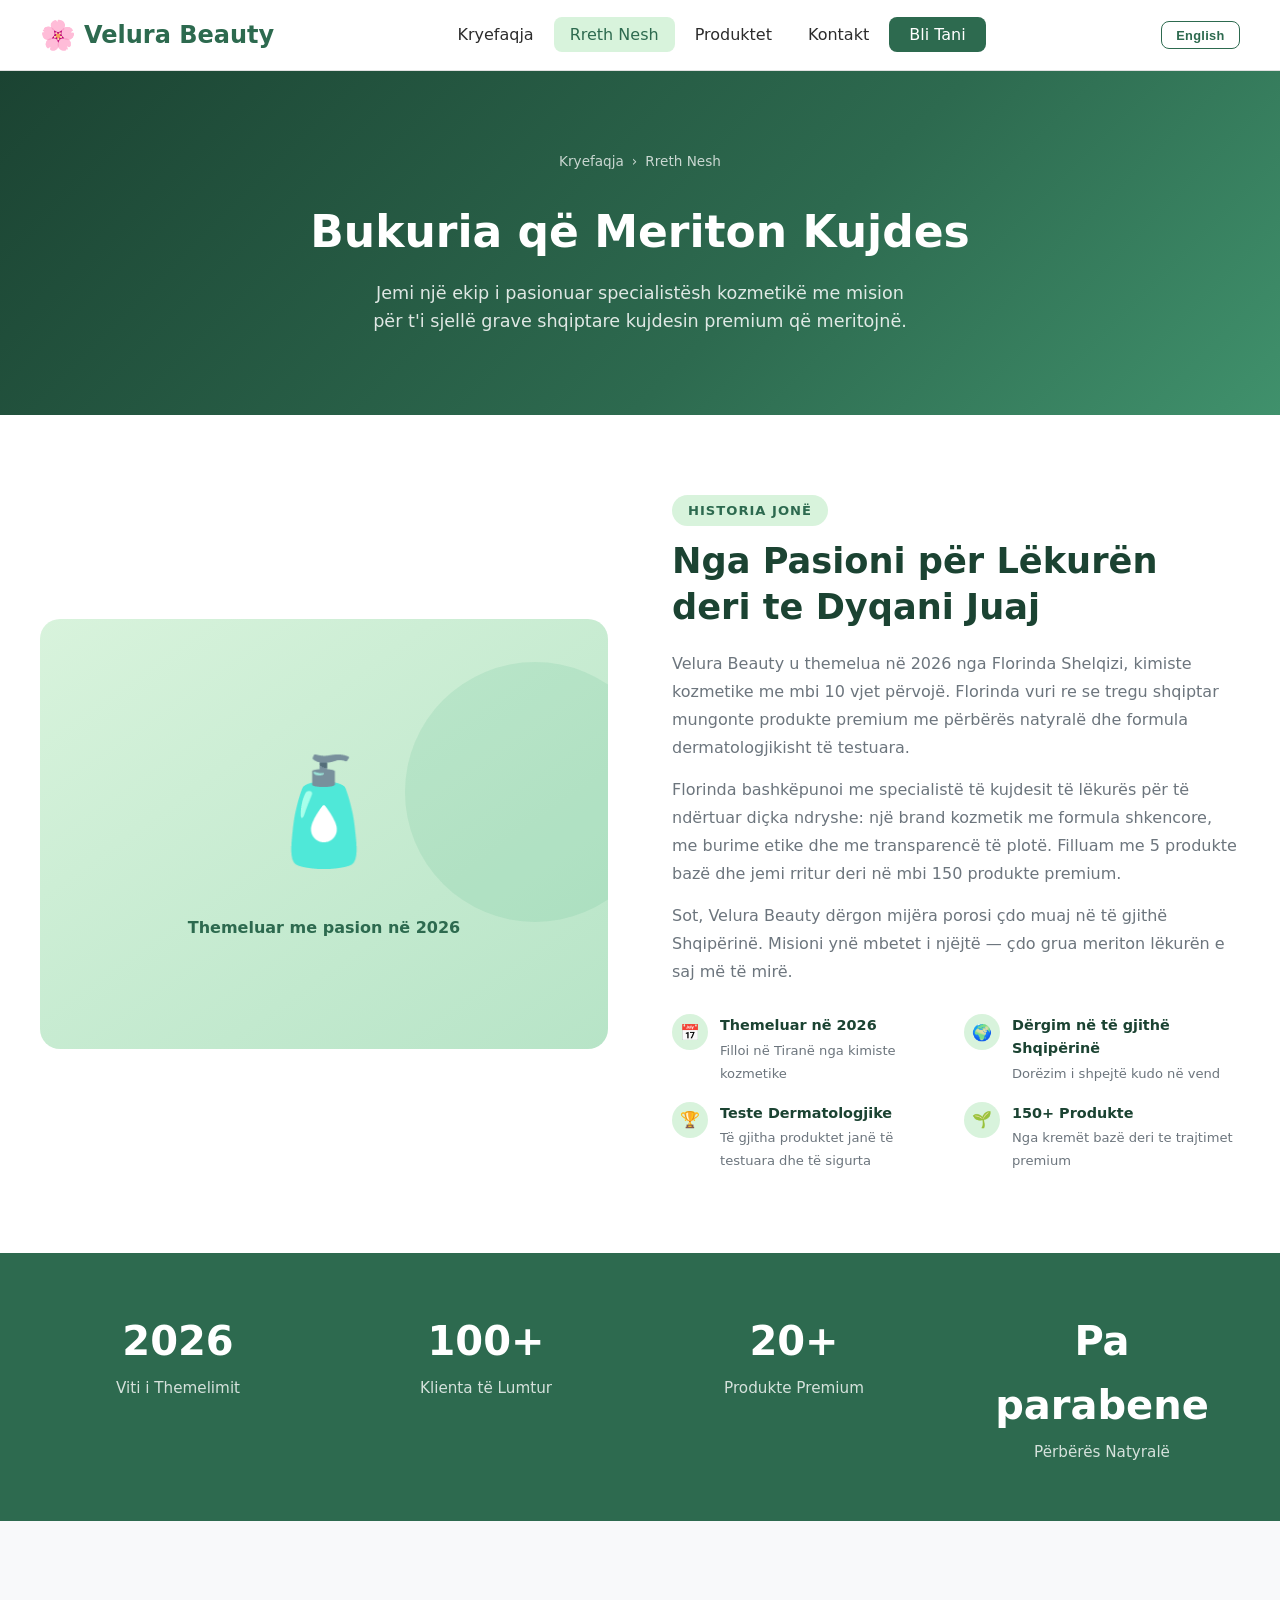
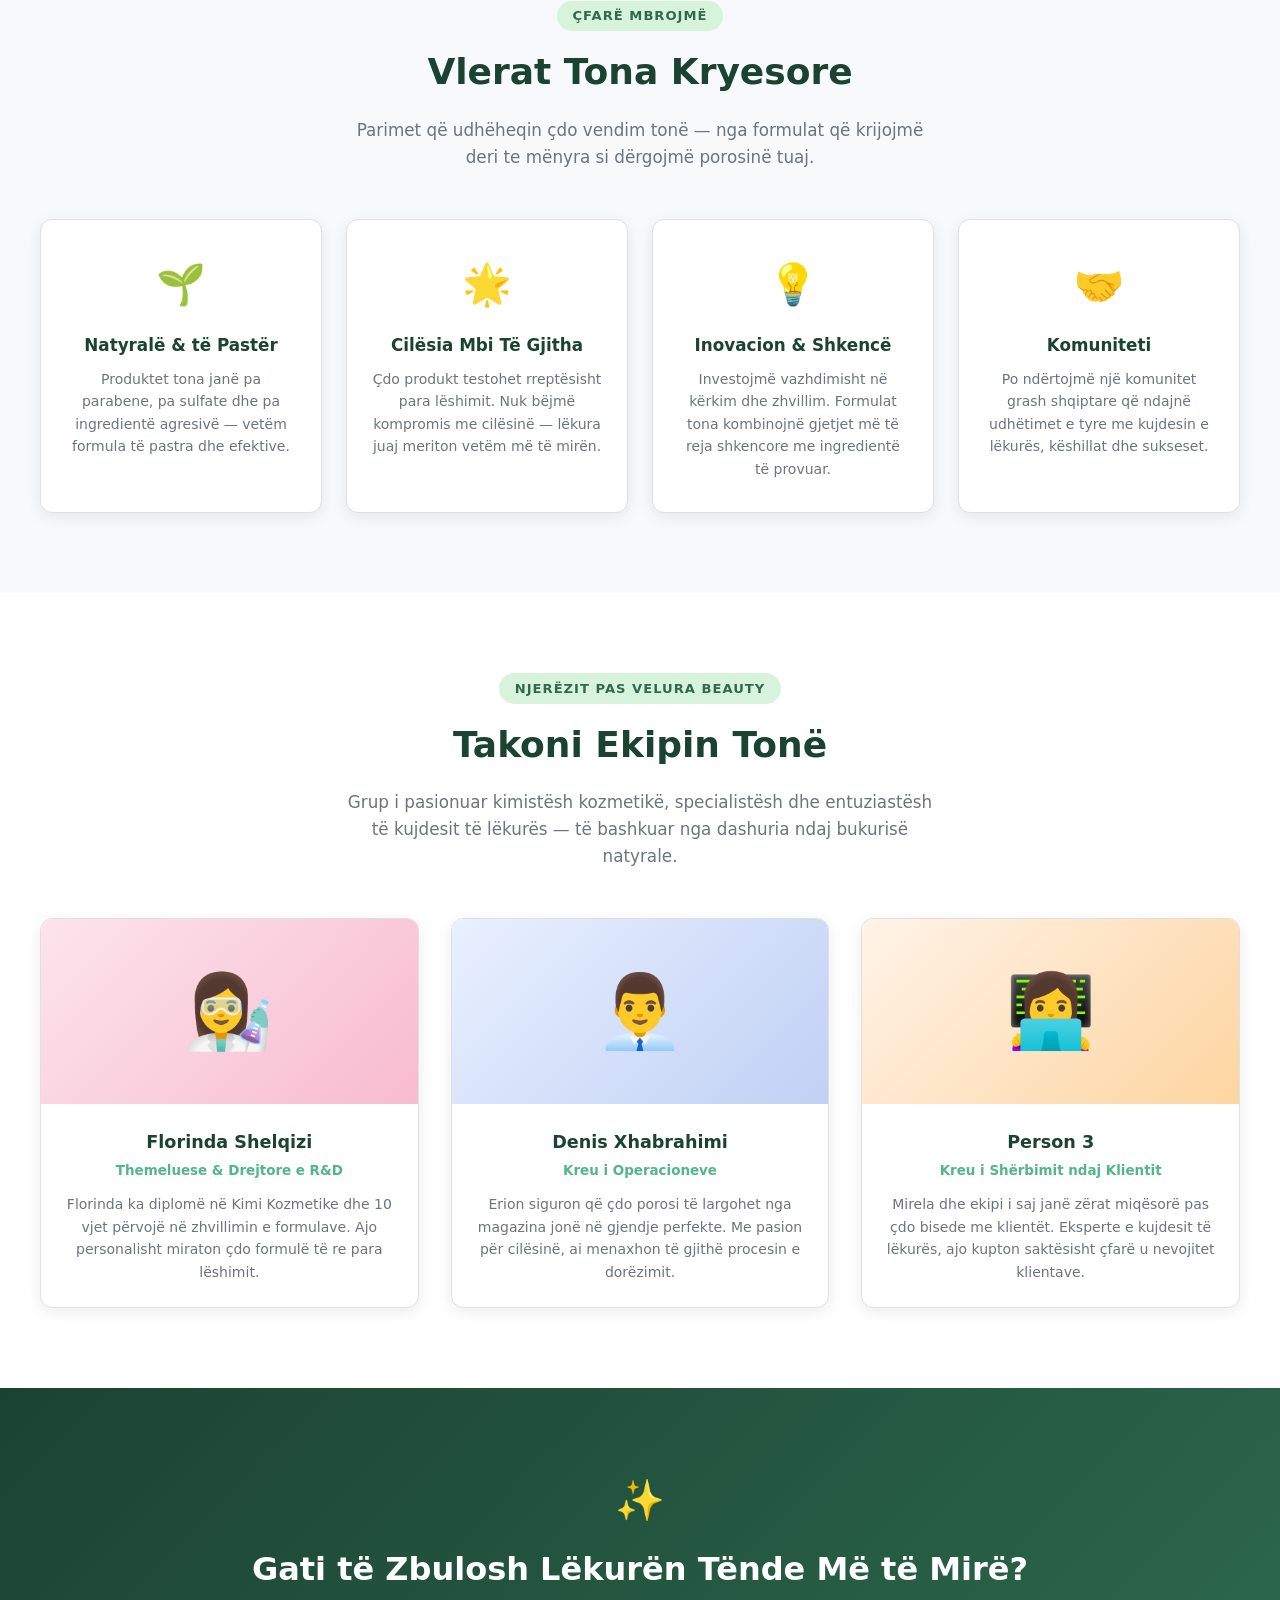
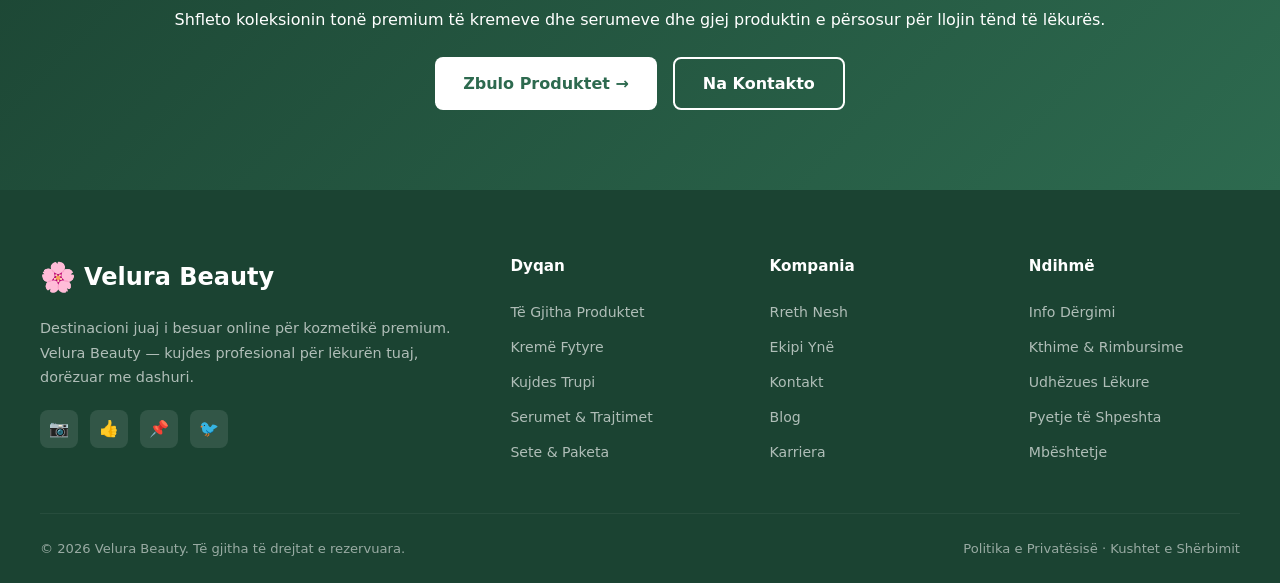
==== commit c8735179: "Update content" ====
--- a/about.html
+++ b/about.html
@@ -16,11 +16,11 @@
         <span class="logo-icon">&#x1F338;</span> Velura Beauty
       </a>
       <ul class="nav-links" id="navLinks">
-        <li><a href="index.html" data-i18n="nav.home">Home</a></li>
-        <li><a href="about.html" class="active" data-i18n="nav.about">About</a></li>
-        <li><a href="products.html" data-i18n="nav.products">Products</a></li>
-        <li><a href="contact.html" data-i18n="nav.contact">Contact</a></li>
-        <li><a href="products.html" class="nav-cta" data-i18n="nav.shop">Shop Now</a></li>
+        <li><a href="index.html" data-i18n="nav.home">Kryefaqja</a></li>
+        <li><a href="about.html" class="active" data-i18n="nav.about">Rreth Nesh</a></li>
+        <li><a href="products.html" data-i18n="nav.products">Produktet</a></li>
+        <li><a href="contact.html" data-i18n="nav.contact">Kontakt</a></li>
+        <li><a href="products.html" class="nav-cta" data-i18n="nav.shop">Bli Tani</a></li>
       </ul>
       <button id="langToggle" class="lang-toggle" onclick="toggleLanguage()">English</button>
       <div class="hamburger" id="hamburger" onclick="toggleNav()">
@@ -32,10 +32,10 @@
   <!-- ===================== PAGE HERO ===================== -->
   <section class="page-hero">
     <div class="breadcrumb">
-      <a href="index.html" data-i18n="breadcrumb.home">Home</a> <span>›</span> <span data-i18n="about.hero.bc">About Us</span>
-    </div>
-    <h1 data-i18n="about.hero.title">Bukuria e Thjeshteesuar</h1>
-    <p data-i18n="about.hero.desc">Jemi nje ekip ekspertesh kozmetike me mision te sjellim kujdesin e merem per lekuren tuaj.</p>
+      <a href="index.html" data-i18n="breadcrumb.home">Kryefaqja</a> <span>›</span> <span data-i18n="about.hero.bc">Rreth Nesh Us</span>
+    </div>
+    <h1 data-i18n="about.hero.title">Bukuria e Thjeshtësuar</h1>
+    <p data-i18n="about.hero.desc">Jemi një ekip ekspertësh kozmetike me mision të sjellim kujdesin e mirë për lëkurën tuaj.</p>
   </section>
 
   <!-- ===================== OUR STORY ===================== -->
@@ -47,38 +47,38 @@
           <p data-i18n="about.visual.cap">Themeluar me pasion në 2026</p>
         </div>
         <div class="about-content">
-          <div class="section-label" data-i18n="about.story.label">Our Story</div>
-          <h2 data-i18n="about.story.title">Nga Pasioni per Bukuri</h2>
-          <p data-i18n="about.story.p1">Velura Beauty u nis në 2026 kur themeluesja jonë, Florinda Shelqizi, vuri se sa e veshtirë ishte të gjeje produkte kozmetike cilësore online. Shumica e kremeve perbmbajne perberes të dyshimte me udhzime të paqarta. </p>
-          <p data-i18n="about.story.p2">Florinda bashkoi mendjet me nje grup kimistesh kozmetike; dhe ekspertesh te; le;kures per te ndertuar dik&#231;ka me te mire: nje marke qe trajton &#231;do klient me kujdesin qe meriton. Nisme me 20 formula dhe jemi rritur ne me shume se 150 produkte premium.</p>
-          <p data-i18n="about.story.p3">Sot, Velura Beauty dërgon mijera produkte çdo muaj në tërë Shqipërinë. Fokusi ynë ka mbetur i njejtit — duam që çdo klientë të ndëjhet e bukur dhe e sigurt në lekurën e vet.</p>
+          <div class="section-label" data-i18n="about.story.label">Historia Jonë</div>
+          <h2 data-i18n="about.story.title">Nga Pasioni për Bukuri</h2>
+          <p data-i18n="about.story.p1">Velura Beauty u nis në 2026 kur themeluesja jonë, Florinda Shelqizi, vuri se sa e vështirë ishtë të gjeje produktë kozmetike cilësore online. Shumica e kremeve përmbajnë përbërës të të dyshimtë me udhëzime të paqarta. </p>
+          <p data-i18n="about.story.p2">Florinda bashkoi mendjet me një grup kimistësh kozmetike; dhe ekspertësh të  lëkurës për të ndërtuar diçka me të mire: një marke qe trajton çdo klient me kujdesin qe meriton. Nisëm me 20 formula dhe jemi rritur ne me shume se 20 produktë premium.</p>
+          <p data-i18n="about.story.p3">Sot, Velura Beauty dërgon mijera produktë çdo muaj në tërë Shqipërinë. Fokusi ynë ka mbetur i njëjtë — duam që çdo klientë të ndihet e bukur dhe e sigurt në lekurën e vet.</p>
           <div class="about-highlights">
             <div class="highlight-item">
               <div class="highlight-icon">📅</div>
               <div>
                 <h4 data-i18n="about.h1.title">Themeluar ne 2026</h4>
-                <p data-i18n="about.h1.desc">Nisur nga Tirane, Shqiperi</p>
+                <p data-i18n="about.h1.desc">Nisur nga Tiranë, Shqipëri</p>
               </div>
             </div>
             <div class="highlight-item">
               <div class="highlight-icon">🌍</div>
               <div>
-                <h4 data-i18n="about.h2.title">Transport ne Shqiperi</h4>
-                <p data-i18n="about.h2.desc">Dergime te shpejta dhe te sigurta</p>
+                <h4 data-i18n="about.h2.title">Transport ne Shqipëri</h4>
+                <p data-i18n="about.h2.desc">Dërgesa të shpejta dhe të sigurta</p>
               </div>
             </div>
             <div class="highlight-item">
               <div class="highlight-icon">🏆</div>
               <div>
-                <h4 data-i18n="about.h3.title">Award-Winning</h4>
-                <p data-i18n="about.h3.desc">Marke Kozmetike e Vitit 2026</p>
+                <h4 data-i18n="about.h3.title">Testë Dermatologjike</h4>
+                <p data-i18n="about.h3.desc">Produktë të testuara</p>
               </div>
             </div>
             <div class="highlight-item">
               <div class="highlight-icon">🌱</div>
               <div>
-                <h4 data-i18n="about.h4.title">150+ Produkte</h4>
-                <p data-i18n="about.h4.desc">Nga krem fytyre deri tek setet e plote</p>
+                <h4 data-i18n="about.h4.title">20+ Produkte</h4>
+                <p data-i18n="about.h4.desc">Nga krem fytyre deri tek setet e plotë</p>
               </div>
             </div>
           </div>
@@ -95,15 +95,15 @@
         <p data-i18n="about.stats.p1">Viti i Themelimit</p>
       </div>
       <div class="stat-item">
-        <span>5,000+</span>
+        <span>100+</span>
         <p data-i18n="about.stats.p2">Klienta të Lumtur</p>
       </div>
       <div class="stat-item">
-        <span>150+</span>
-        <p data-i18n="about.stats.p3">Produkte Premium</p>
-      </div>
-      <div class="stat-item">
-        <span>100%</span>
+        <span>20+</span>
+        <p data-i18n="about.stats.p3">Produktë Premium</p>
+      </div>
+      <div class="stat-item">
+        <span>Pa parabene</span>
         <p data-i18n="about.stats.p4">Përbërës Natyralë</p>
       </div>
     </div>
@@ -114,29 +114,29 @@
     <div class="container">
       <div class="section-header">
         <div class="section-label" data-i18n="about.values.label">What We Stand For</div>
-        <h2 data-i18n="about.values.title">Our Core Values</h2>
-        <p data-i18n="about.values.desc">Parimet qe udhhezojne &#231;do vendim qe marrim — nga perberjat qe zgjedhim deri tek menyra si pakojme porosine tuaj.</p>
+        <h2 data-i18n="about.values.title">Vlerat Tona Kryesore</h2>
+        <p data-i18n="about.values.desc">Parimet qe udhhezojne çdo vendim qe marrim — nga përbërësit qe zgjedhim deri tek menyra si paketojmë porosinë tuaj.</p>
       </div>
       <div class="values-grid">
         <div class="value-card">
           <div class="value-icon">🌱</div>
           <h3 data-i18n="about.v1.title">Natyralë &amp; të Pastër</h3>
-          <p data-i18n="about.v1.desc">Minimizojme ndikimin tone ne mjedis permes ambalazhit eko-miqesor dhe burimeve te pergjegeshme.</p>
+          <p data-i18n="about.v1.desc">Minimizojmë ndikimin tone ne mjedis permes ambalazhit eko-miqesor dhe burimeve të pergjegeshme.</p>
         </div>
         <div class="value-card">
           <div class="value-icon">🌟</div>
-          <h3 data-i18n="about.v2.title">Cilesi si Prioritet</h3>
-          <p data-i18n="about.v2.desc">&#199;do produkt testohet dermatologjikisht para leshimit. Dergojme vetem produkte qe do tei perdorim vete.</p>
-        </div>
-        <div class="value-card">
-          <div class="value-icon">�</div>
+          <h3 data-i18n="about.v2.title">Cilësi si Prioritet</h3>
+          <p data-i18n="about.v2.desc">&#199;do produkt testohet dermatologjikisht para lëshimit. Dergojme vetem produktë qe do t’i përdorim vete.</p>
+        </div>
+        <div class="value-card">
+          <div class="value-icon">💡</div>
           <h3 data-i18n="about.v3.title">Inovacion &amp; Shkencë</h3>
-          <p data-i18n="about.v3.desc">Besojme se klientet e informuar jane klientet me te kenaqur. Prandaj &#231;do blerje vjen me udhzuesin e kujdesit te lekures.</p>
+          <p data-i18n="about.v3.desc">Besojmë se klientët e informuar janë klientët më të kënaqur. Prandaj çdo blerje vjen me udhëzime të thjeshta për kujdesin e lëkurës.</p>
         </div>
         <div class="value-card">
           <div class="value-icon">🤝</div>
           <h3 data-i18n="about.v4.title">Community</h3>
-          <p data-i18n="about.v4.desc">Ndertojme nje komunitet grash qe ndajne rutinat e tyre te kujdesit, keshilla dhe gazerime me njera-tjetren.</p>
+          <p data-i18n="about.v4.desc">Ndërtojmë një komunitet grash qe ndajne rutinat e tyre të kujdesit, keshilla dhe gëzime me njera-tjetren.</p>
         </div>
       </div>
     </div>
@@ -147,8 +147,8 @@
     <div class="container">
       <div class="section-header">
         <div class="section-label" data-i18n="about.team.label">Njërzit Pas Velura Beauty</div>
-        <h2 data-i18n="about.team.title">Meet Our Team</h2>
-        <p data-i18n="about.team.desc">Nje grup i pasionuar i kimisteve kozmetike, dizajnereve dhe eksperteve te lekures — te bashkuar nga dashuria per bukurine.</p>
+        <h2 data-i18n="about.team.title">Takoni Ekipin Tonë</h2>
+        <p data-i18n="about.team.desc">Një grup i pasionuar i kimisteve kozmetike, dizajnereve dhe eksperteve të lekures — të bashkuar nga dashuria për bukurine.</p>
       </div>
       <div class="team-grid">
 
@@ -159,7 +159,7 @@
           <div class="team-info">
             <h3>Florinda Shelqizi</h3>
             <div class="team-role" data-i18n="about.m1.role">Themeluese &amp; Drejtore e R&amp;D</div>
-            <p data-i18n="about.m1.desc">Florinda ka nje diplome ne Kimi Kozmetike nga Universiteti i Tiranes dhe 8 vjet eksperience ne zhvillimin e formulave aktive. Ajo miraton personalisht &#231;do produkt te ri ne katalog.</p>
+            <p data-i18n="about.m1.desc">Florinda ka një diplome ne Kimi Kozmetike nga Universiteti i Tiranës dhe 8 vjet eksperience ne zhvillimin e formulave aktive. Ajo miraton personalisht çdo produkt të ri ne katalog.</p>
           </div>
         </div>
 
@@ -170,7 +170,7 @@
           <div class="team-info">
             <h3>Denis Xhabrahimi</h3>
             <div class="team-role" data-i18n="about.m2.role">Kreu i Operacioneve</div>
-            <p data-i18n="about.m2.desc">Erion siguron qe &#231;do porosi leshon depene tone ne gjendje perfekte. Me sfondin ne logjistike, ai dizenjoi sistemin tone te ambalazhit te qarkelluesem.</p>
+            <p data-i18n="about.m2.desc">Erion siguron qe çdo porosi leshon depene tone ne gjendje perfekte. Me sfondin ne logjistike, ai dizenjoi sistemin tone të ambalazhit të qarkelluesem.</p>
           </div>
         </div>
 
@@ -181,7 +181,7 @@
           <div class="team-info">
             <h3>Person 3</h3>
             <div class="team-role" data-i18n="about.m3.role">Kreu i Shërbimit ndaj Klientit</div>
-            <p data-i18n="about.m3.desc">Mirela dhe ekipi i saj jane zerat e miesishme pas &#231;do ndaerveprimi me klientet. Ajo eshte vete nje entuziaste e kozmetikes dhe kupton saktesisht &#231;fare kerkojne klientet.</p>
+            <p data-i18n="about.m3.desc">Mirela dhe ekipi i saj jane zerat e miesishme pas çdo ndaerveprimi me klientet. Ajo eshtë vetë një entuziastë e kozmetikes dhe kupton saktesisht &#231;fare kerkojne klientet.</p>
           </div>
         </div>
 
@@ -193,8 +193,8 @@
   <section class="newsletter">
     <div class="container">
       <div style="font-size: 2.5rem; margin-bottom: 0.75rem;">✨</div>
-      <h2 data-i18n="about.cta.title">Gati te Filloni Rutinen Tuaj te Beauty?</h2>
-      <p data-i18n="about.cta.desc">Shfletoni koleksionin tone me me shume se 150 produkte premium skincare dhe gjeni &#231;fare i pershtatet lekures suaj.</p>
+      <h2 data-i18n="about.cta.title">Gati të Filloni Rutinen Tuaj të Beauty?</h2>
+      <p data-i18n="about.cta.desc">Shfletoni koleksionin tone me me shume se 20 produktë premium skincare dhe gjeni &#231;fare i pershtatet lekures suaj.</p>
       <div style="display: flex; gap: 1rem; justify-content: center; flex-wrap: wrap; margin-top: 1.5rem;">
         <a href="products.html" class="btn btn-white" data-i18n="about.cta.btn_browse">Shiko Produktet →</a>
         <a href="contact.html" class="btn btn-secondary" data-i18n="about.cta.btn_contact">Na Kontaktoni</a>
@@ -209,7 +209,7 @@
         <a href="index.html" class="logo" style="margin-bottom: 1rem; display: inline-flex;">
           <span class="logo-icon">&#x1F338;</span> Velura Beauty
         </a>
-        <p data-i18n="footer.desc">Destinacioni juaj i preferuar per kozmetike premium. Me Velura Beauty, kujdesi per lekuren tuaj — behet i thjeshte dhe i kendshem.</p>
+        <p data-i18n="footer.desc">Destinacioni juaj i preferuar për kozmetike premium. Me Velura Beauty, kujdesi për lëkurën tuaj — behet i thjeshtë dhe i kendshem.</p>
         <div class="social-links">
           <a href="#" class="social-link" aria-label="Instagram">📷</a>
           <a href="#" class="social-link" aria-label="Facebook">👍</a>
@@ -220,37 +220,37 @@
       <div class="footer-col">
         <h4 data-i18n="footer.shop">Shop</h4>
         <ul>
-          <li><a href="products.html" data-i18n="footer.all_plants">All Products</a></li>
-          <li><a href="products.html" data-i18n="footer.indoor">Face Creams</a></li>
-          <li><a href="products.html" data-i18n="footer.succulents">Body Care</a></li>
-          <li><a href="products.html" data-i18n="footer.flowering">Serums &amp; Treatments</a></li>
-          <li><a href="products.html" data-i18n="footer.accessories">Sets &amp; Kits</a></li>
+          <li><a href="products.html" data-i18n="footer.all_plants">All Produktet</a></li>
+          <li><a href="products.html" data-i18n="footer.indoor">Kremë Fytyre</a></li>
+          <li><a href="products.html" data-i18n="footer.succulents">Kujdes Trupi</a></li>
+          <li><a href="products.html" data-i18n="footer.flowering">Serume &amp; Trajtime</a></li>
+          <li><a href="products.html" data-i18n="footer.accessories">Setë &amp; Paketa</a></li>
         </ul>
       </div>
       <div class="footer-col">
-        <h4 data-i18n="footer.company">Company</h4>
+        <h4 data-i18n="footer.company">Kompania</h4>
         <ul>
-          <li><a href="about.html" data-i18n="footer.about">About Us</a></li>
-          <li><a href="about.html" data-i18n="footer.team">Our Team</a></li>
-          <li><a href="contact.html" data-i18n="footer.contact">Contact</a></li>
+          <li><a href="about.html" data-i18n="footer.about">Rreth Nesh Us</a></li>
+          <li><a href="about.html" data-i18n="footer.team">Ekipi Ynë</a></li>
+          <li><a href="contact.html" data-i18n="footer.contact">Kontakt</a></li>
           <li><a href="#" data-i18n="footer.blog">Blog</a></li>
           <li><a href="#" data-i18n="footer.careers">Careers</a></li>
         </ul>
       </div>
       <div class="footer-col">
-        <h4 data-i18n="footer.help">Help</h4>
+        <h4 data-i18n="footer.help">Ndihmë</h4>
         <ul>
-          <li><a href="#" data-i18n="footer.shipping">Shipping Info</a></li>
-          <li><a href="#" data-i18n="footer.returns">Returns &amp; Refunds</a></li>
-          <li><a href="#" data-i18n="footer.care_guide">Plant Care Guide</a></li>
+          <li><a href="#" data-i18n="footer.shipping">Info Dërgimi</a></li>
+          <li><a href="#" data-i18n="footer.returns">Kthime &amp; Rimbursime</a></li>
+          <li><a href="#" data-i18n="footer.care_guide">Udhëzues Lëkure</a></li>
           <li><a href="#" data-i18n="footer.faq">FAQ</a></li>
-          <li><a href="contact.html" data-i18n="footer.support">Support</a></li>
+          <li><a href="contact.html" data-i18n="footer.support">Mbështetje</a></li>
         </ul>
       </div>
     </div>
     <div class="footer-bottom">
       <p data-i18n="footer.copy">© 2026 Velura Beauty. Të gjitha të drejtat e rezervuara.</p>
-      <p data-i18n="footer.legal">Privacy Policy · Terms of Service</p>
+      <p data-i18n="footer.legal">Politika e Privatësisë · Kushtet e Shërbimit</p>
     </div>
   </footer>
 
@@ -262,4 +262,4 @@
   </script>
 
 </body>
-</html>
+</html>
